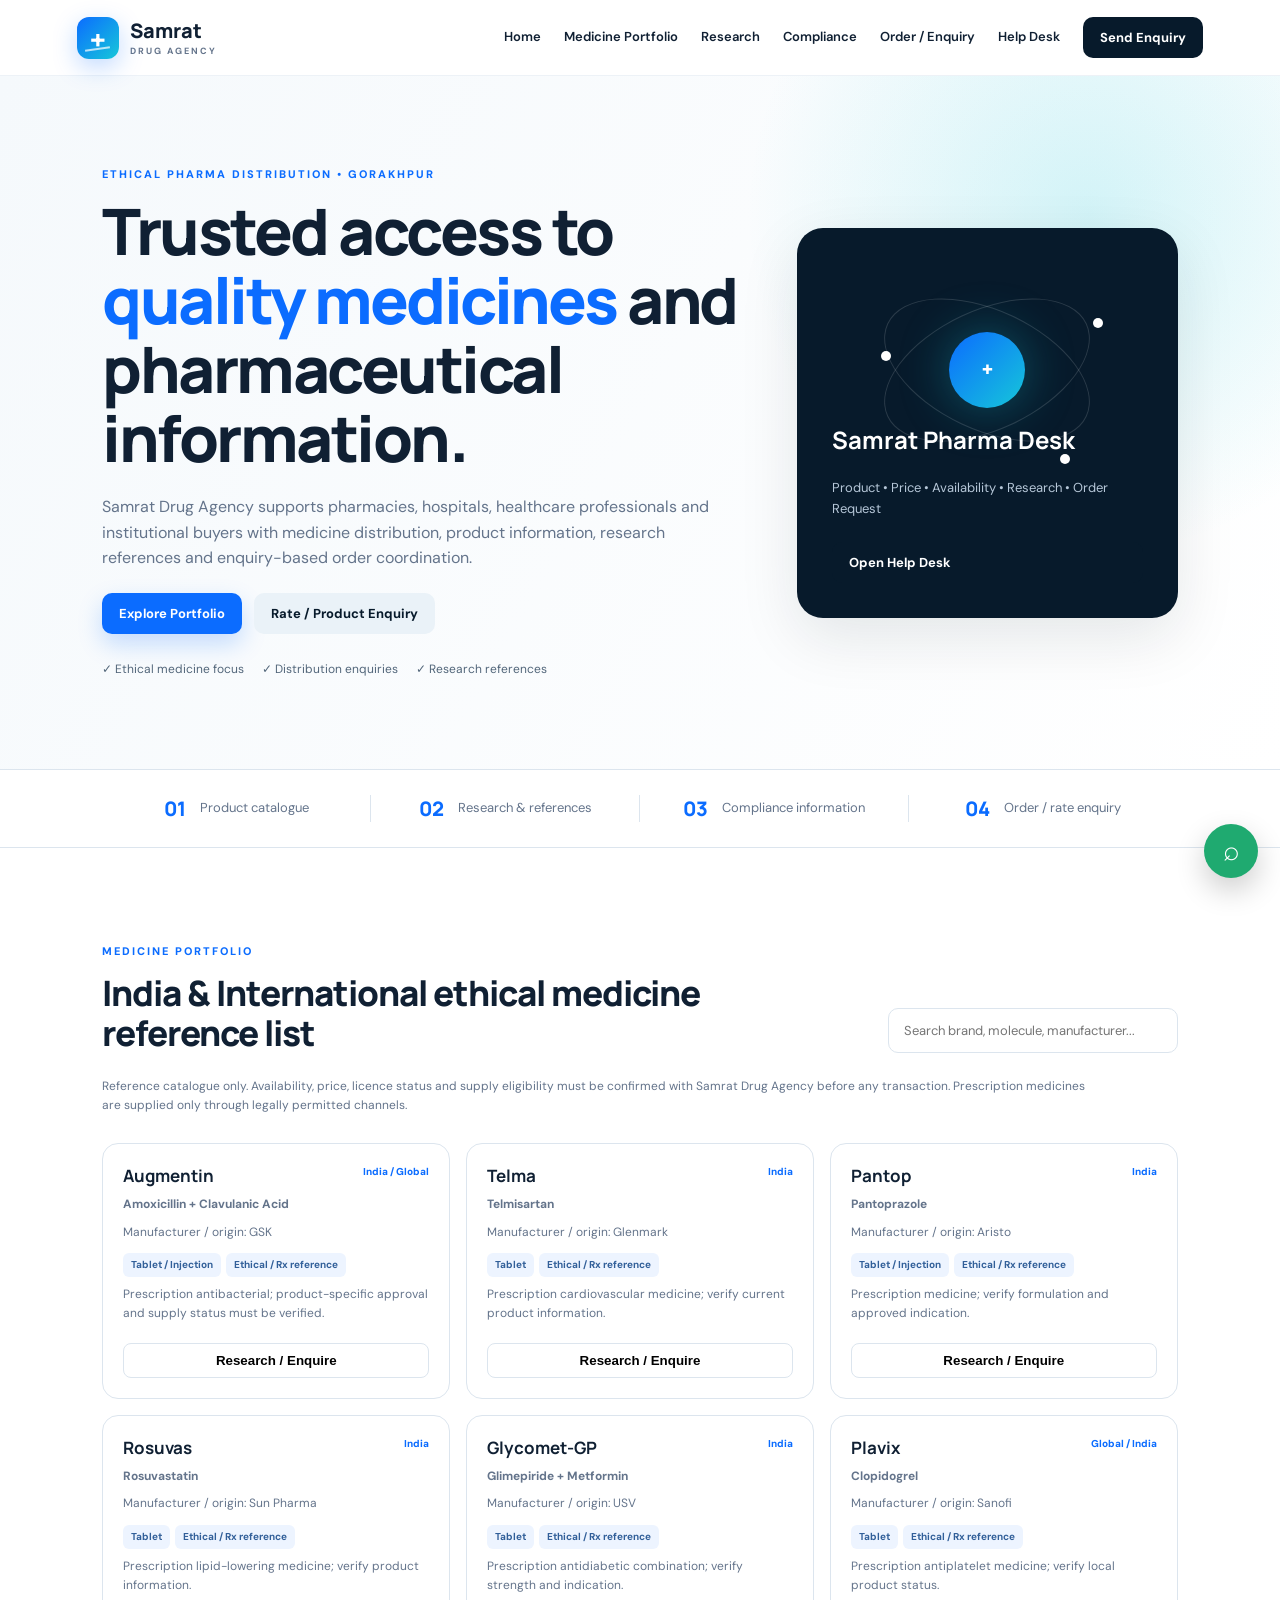
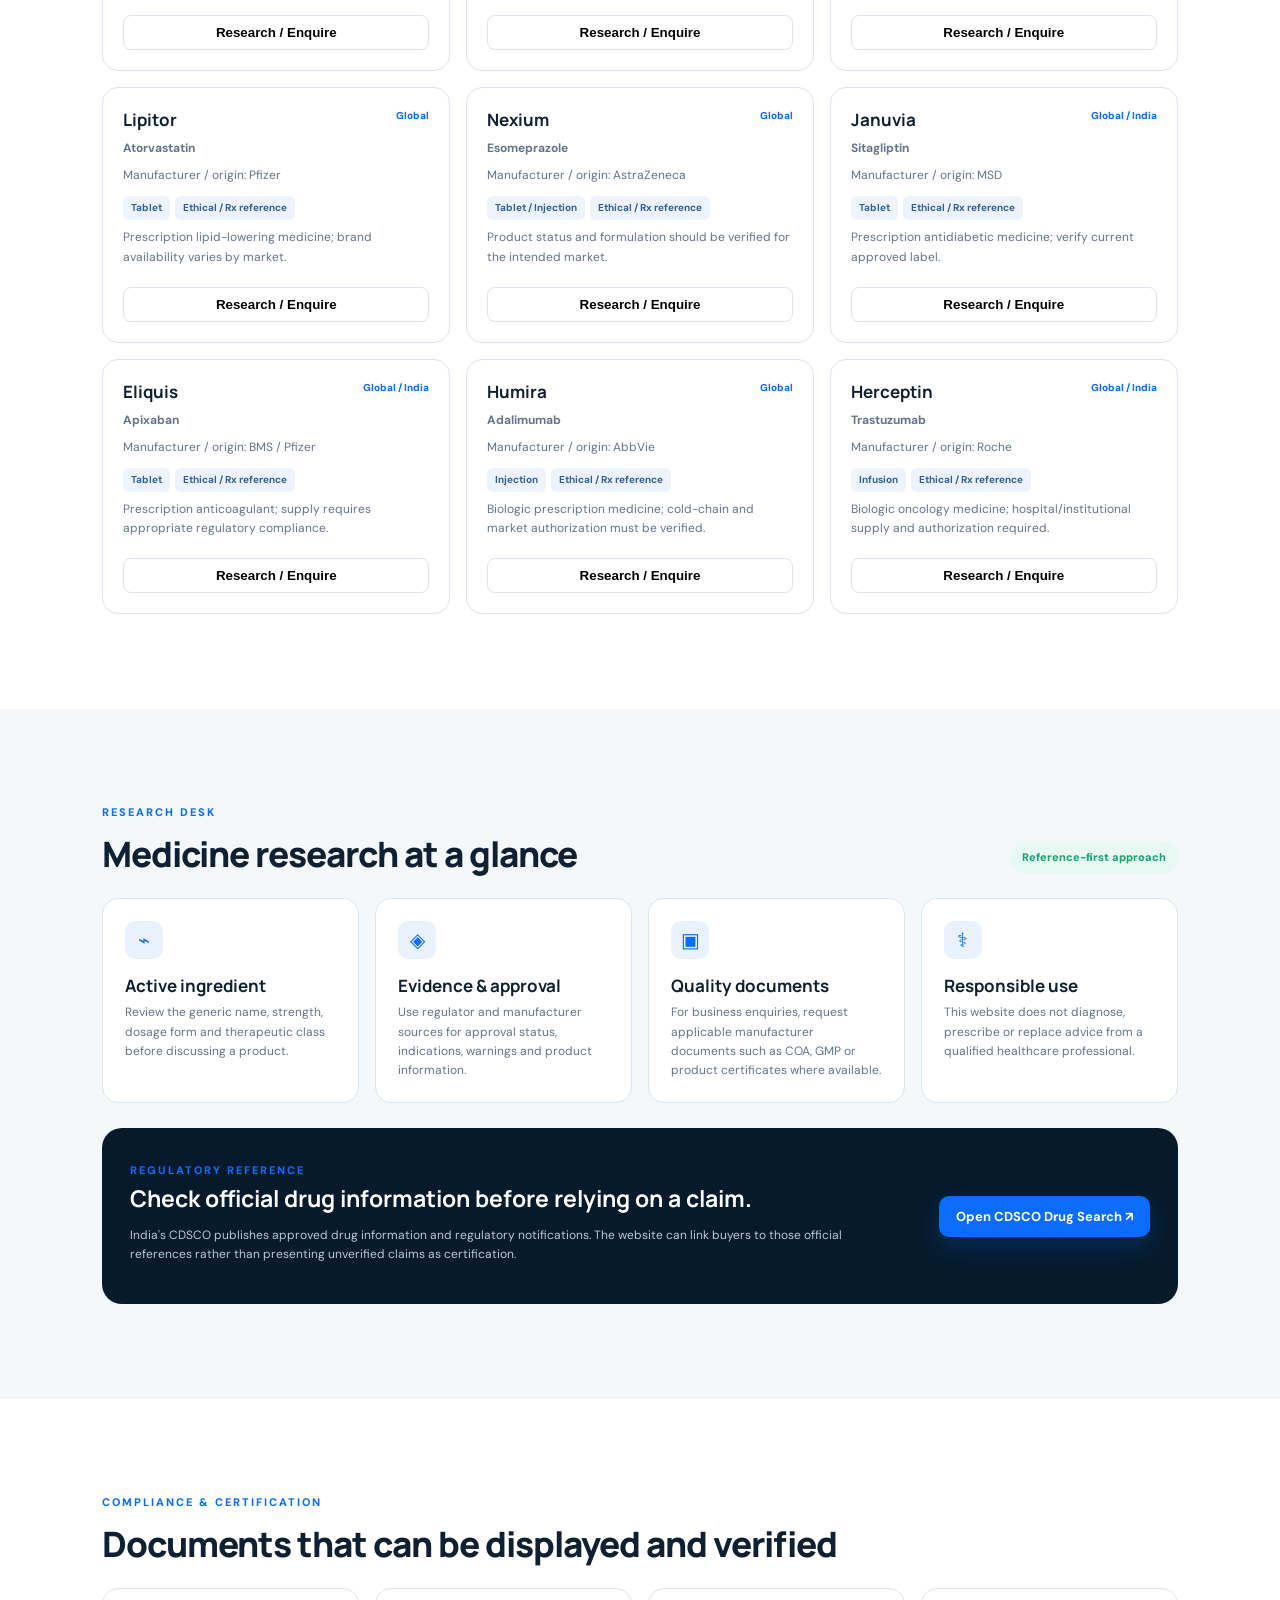
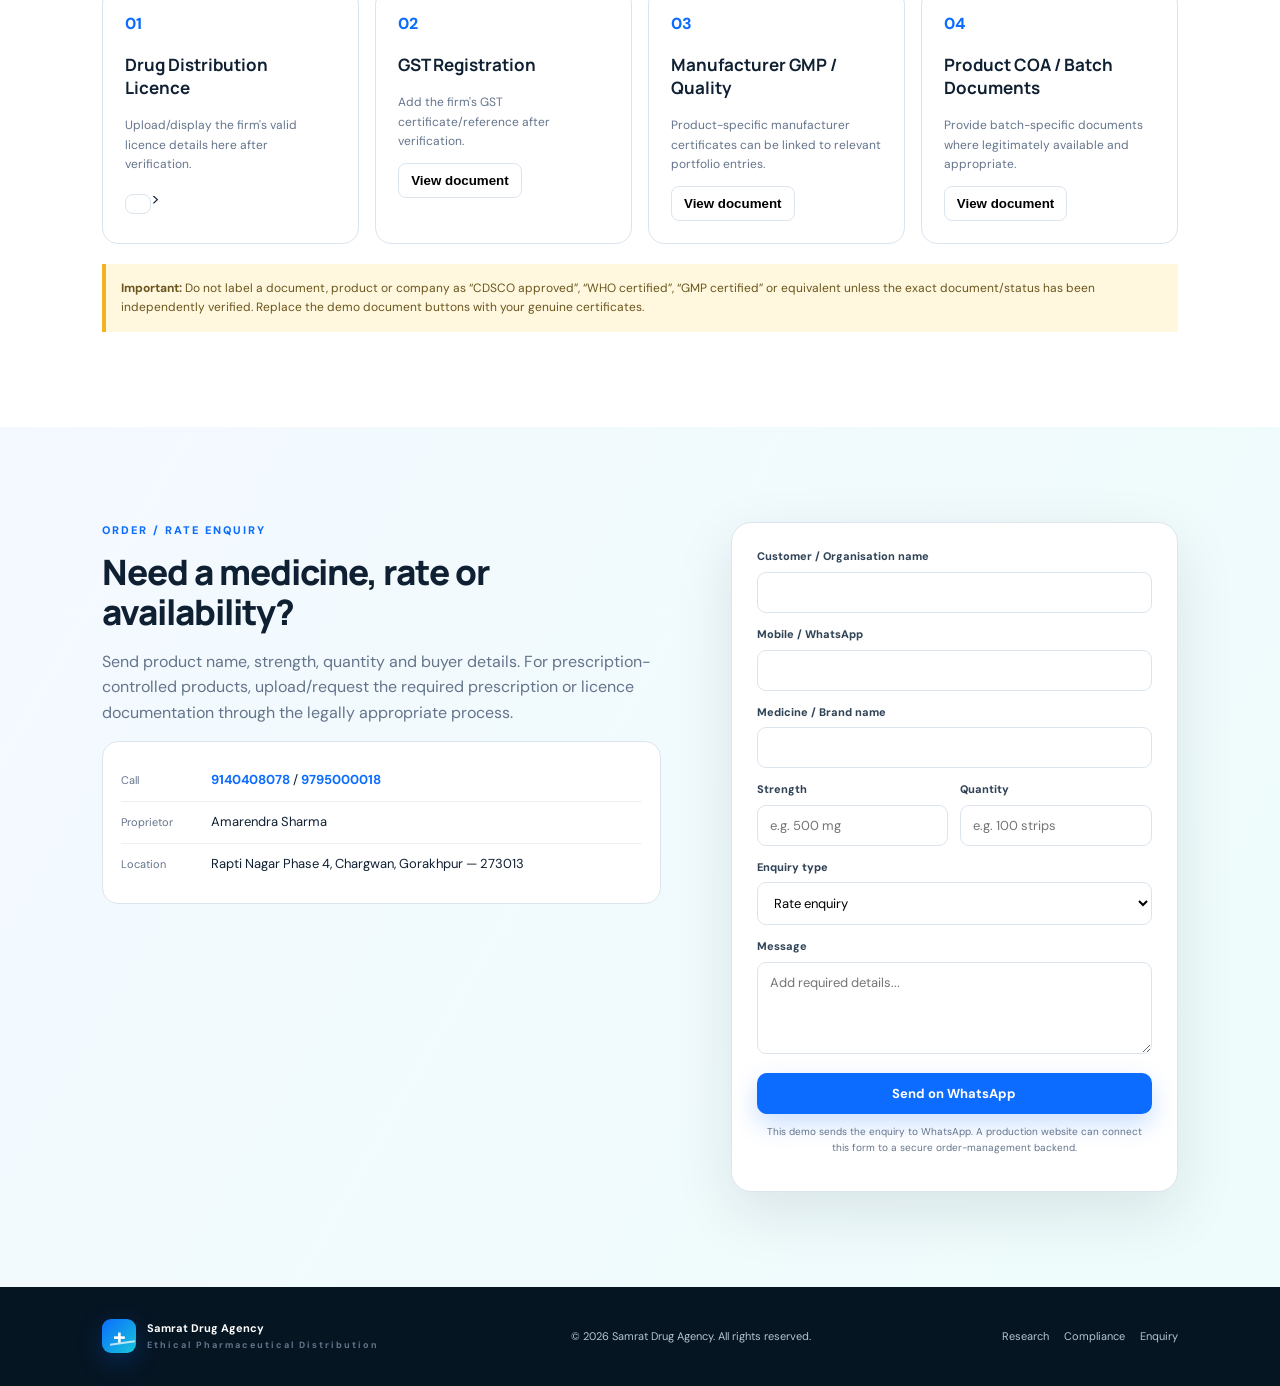
==== index.html @ 3d195e0c "Add files via upload" ====
<!DOCTYPE html>
<html lang="en">
<head>
  <meta charset="UTF-8" />
  <meta name="viewport" content="width=device-width, initial-scale=1.0" />
  <meta name="description" content="Samrat Drug Agency — ethical pharmaceutical distribution, medicine enquiries, research information and order requests." />
  <title>Samrat Drug Agency | Ethical Pharmaceutical Distribution</title>
  <link rel="stylesheet" href="style.css" />
</head>
<body>
  <header class="header">
    <a class="brand" href="#home" aria-label="Samrat Drug Agency home">
      <div class="logo-mark" aria-hidden="true">
        <span class="logo-cross">+</span>
        <span class="logo-pulse"></span>
      </div>
      <div>
        <strong>Samrat</strong>
        <small>DRUG AGENCY</small>
      </div>
    </a>

    <button class="menu-toggle" id="menuToggle" aria-label="Open menu">☰</button>
    <nav id="mainNav">
      <a href="#home">Home</a>
      <a href="#portfolio">Medicine Portfolio</a>
      <a href="#research">Research</a>
      <a href="#compliance">Compliance</a>
      <a href="#order">Order / Enquiry</a>
      <a href="faq-chat.html">Help Desk</a>
      <button class="nav-cta" id="openInquiry">Send Enquiry</button>
    </nav>
  </header>

  <main id="home">
    <section class="hero">
      <div class="hero-copy">
        <div class="eyebrow">ETHICAL PHARMA DISTRIBUTION • GORAKHPUR</div>
        <h1>Trusted access to <span>quality medicines</span> and pharmaceutical information.</h1>
        <p>Samrat Drug Agency supports pharmacies, hospitals, healthcare professionals and institutional buyers with medicine distribution, product information, research references and enquiry-based order coordination.</p>
        <div class="hero-actions">
          <a class="btn primary" href="#portfolio">Explore Portfolio</a>
          <button class="btn secondary" id="openInquiry2">Rate / Product Enquiry</button>
        </div>
        <div class="trust-row">
          <span>✓ Ethical medicine focus</span>
          <span>✓ Distribution enquiries</span>
          <span>✓ Research references</span>
        </div>
      </div>
      <div class="hero-card">
        <div class="medical-orbit">
          <div class="orbit orbit-1"></div><div class="orbit orbit-2"></div>
          <div class="molecule">✚</div>
          <span class="orb o1"></span><span class="orb o2"></span><span class="orb o3"></span>
        </div>
        <h3>Samrat Pharma Desk</h3>
        <p>Product • Price • Availability • Research • Order Request</p>
        <a class="btn dark" href="faq-chat.html">Open Help Desk</a>
      </div>
    </section>

    <section class="stats">
      <div><strong>01</strong><span>Product catalogue</span></div>
      <div><strong>02</strong><span>Research & references</span></div>
      <div><strong>03</strong><span>Compliance information</span></div>
      <div><strong>04</strong><span>Order / rate enquiry</span></div>
    </section>

    <section class="section" id="portfolio">
      <div class="section-head">
        <div>
          <div class="eyebrow">MEDICINE PORTFOLIO</div>
          <h2>India & International ethical medicine reference list</h2>
        </div>
        <input id="medicineSearch" class="search" placeholder="Search brand, molecule, manufacturer..." />
      </div>
      <p class="section-note">Reference catalogue only. Availability, price, licence status and supply eligibility must be confirmed with Samrat Drug Agency before any transaction. Prescription medicines are supplied only through legally permitted channels.</p>
      <div class="medicine-grid" id="medicineGrid"></div>
    </section>

    <section class="section soft" id="research">
      <div class="section-head">
        <div>
          <div class="eyebrow">RESEARCH DESK</div>
          <h2>Medicine research at a glance</h2>
        </div>
        <span class="badge">Reference-first approach</span>
      </div>
      <div class="research-grid">
        <article class="research-card">
          <div class="icon">⌁</div><h3>Active ingredient</h3>
          <p>Review the generic name, strength, dosage form and therapeutic class before discussing a product.</p>
        </article>
        <article class="research-card">
          <div class="icon">◈</div><h3>Evidence & approval</h3>
          <p>Use regulator and manufacturer sources for approval status, indications, warnings and product information.</p>
        </article>
        <article class="research-card">
          <div class="icon">▣</div><h3>Quality documents</h3>
          <p>For business enquiries, request applicable manufacturer documents such as COA, GMP or product certificates where available.</p>
        </article>
        <article class="research-card">
          <div class="icon">⚕</div><h3>Responsible use</h3>
          <p>This website does not diagnose, prescribe or replace advice from a qualified healthcare professional.</p>
        </article>
      </div>

      <div class="research-panel">
        <div>
          <span class="eyebrow">REGULATORY REFERENCE</span>
          <h3>Check official drug information before relying on a claim.</h3>
          <p>India's CDSCO publishes approved drug information and regulatory notifications. The website can link buyers to those official references rather than presenting unverified claims as certification.</p>
        </div>
        <a class="btn primary" href="https://cdscoonline.gov.in/CDSCO/cdscoDrugs" target="_blank" rel="noopener">Open CDSCO Drug Search ↗</a>
      </div>
    </section>

    <section class="section" id="compliance">
      <div class="section-head">
        <div>
          <div class="eyebrow">COMPLIANCE & CERTIFICATION</div>
          <h2>Documents that can be displayed and verified</h2>
        </div>
      </div>
      <div class="compliance-grid">
        <div class="compliance-card"><span>01</span><h3>Drug Distribution Licence</h3><p>Upload/display the firm's valid licence details here after verification.</p><button class="outline-btn" data-doc="Drug Distribution Licence" data-pdf="documents/gmp-certificate.pdf"> </button>> </button></div>
        <div class="compliance-card"><span>02</span><h3>GST Registration</h3><p>Add the firm's GST certificate/reference after verification.</p><button class="outline-btn" data-doc="GST Registration Certificate">View document</button></div>
        <div class="compliance-card"><span>03</span><h3>Manufacturer GMP / Quality</h3><p>Product-specific manufacturer certificates can be linked to relevant portfolio entries.</p><button class="outline-btn" data-doc="Manufacturer Quality Certificate">View document</button></div>
        <div class="compliance-card"><span>04</span><h3>Product COA / Batch Documents</h3><p>Provide batch-specific documents where legitimately available and appropriate.</p><button class="outline-btn" data-doc="Product COA / Batch Document">View document</button></div>
      </div>
      <div class="warning">
        <strong>Important:</strong> Do not label a document, product or company as “CDSCO approved”, “WHO certified”, “GMP certified” or equivalent unless the exact document/status has been independently verified. Replace the demo document buttons with your genuine certificates.
      </div>
    </section>

    <section class="section order-section" id="order">
      <div class="order-copy">
        <div class="eyebrow">ORDER / RATE ENQUIRY</div>
        <h2>Need a medicine, rate or availability?</h2>
        <p>Send product name, strength, quantity and buyer details. For prescription-controlled products, upload/request the required prescription or licence documentation through the legally appropriate process.</p>
        <div class="contact-box">
          <div><span>Call</span><a href="tel:9140408078">9140408078</a> / <a href="tel:9795000018">9795000018</a></div>
          <div><span>Proprietor</span>Amarendra Sharma</div>
          <div><span>Location</span>Rapti Nagar Phase 4, Chargwan, Gorakhpur — 273013</div>
        </div>
      </div>
      <form class="order-form" id="orderForm">
        <label>Customer / Organisation name<input name="customer" required /></label>
        <label>Mobile / WhatsApp<input name="phone" required /></label>
        <label>Medicine / Brand name<input name="medicine" required /></label>
        <div class="two-col">
          <label>Strength<input name="strength" placeholder="e.g. 500 mg" /></label>
          <label>Quantity<input name="quantity" placeholder="e.g. 100 strips" /></label>
        </div>
        <label>Enquiry type
          <select name="type">
            <option>Rate enquiry</option><option>Availability enquiry</option><option>Order request</option><option>Product research</option><option>Institutional supply</option>
          </select>
        </label>
        <label>Message<textarea name="message" rows="4" placeholder="Add required details..."></textarea></label>
        <button class="btn primary full" type="submit">Send on WhatsApp</button>
        <p class="form-help">This demo sends the enquiry to WhatsApp. A production website can connect this form to a secure order-management backend.</p>
      </form>
    </section>
  </main>

  <footer>
    <div class="footer-brand">
      <div class="logo-mark small"><span class="logo-cross">+</span><span class="logo-pulse"></span></div>
      <div><strong>Samrat Drug Agency</strong><small>Ethical Pharmaceutical Distribution</small></div>
    </div>
    <p>© 2026 Samrat Drug Agency. All rights reserved.</p>
    <div class="footer-links"><a href="#research">Research</a><a href="#compliance">Compliance</a><a href="#order">Enquiry</a></div>
  </footer>

  <div class="modal" id="inquiryModal" aria-hidden="true">
    <div class="modal-card">
      <button class="close" data-close>×</button>
      <div class="eyebrow">QUICK ENQUIRY</div>
      <h2>Ask about a medicine</h2>
      <p>For rate, availability, research or order coordination.</p>
      <form id="quickForm">
        <label>Your name<input name="name" required /></label>
        <label>Mobile / WhatsApp<input name="phone" required /></label>
        <label>Product / brand<input name="product" required /></label>
        <label>Message<textarea name="message" rows="4" placeholder="Tell us what you need..."></textarea></label>
        <button class="btn primary full" type="submit">Send Enquiry on WhatsApp</button>
      </form>
    </div>
  </div>

  <div class="modal" id="infoModal" aria-hidden="true">
    <div class="modal-card">
      <button class="close" data-close>×</button>
      <div class="eyebrow">DOCUMENT PLACEHOLDER</div>
      <h2 id="infoTitle">Document</h2>
      <p>This demo page does not contain a genuine certificate. Replace this panel with your verified document PDF/image and the relevant issue/expiry information before publishing.</p>
      <button class="btn secondary" data-close>Close</button>
    </div>
  </div>

  <a class="floating-wa" id="floatingWA" href="#" aria-label="WhatsApp">⌕</a>
  <script src="script.js"></script>
</body>
</html>
---- style.css ----
@import url('https://fonts.googleapis.com/css2?family=DM+Sans:wght@400;500;600;700&family=Manrope:wght@600;700;800&display=swap');

:root {
    --navy: #071a2b;
    --blue: #0b6cff;
    --cyan: #16c7d9;
    --ink: #102033;
    --muted: #64748b;
    --line: #dce5ee;
    --soft: #f4f8fb;
    --white: #fff;
    --green: #13a56e;
    --shadow: 0 20px 60px rgba(7, 26, 43, .10)
}

* {
    box-sizing: border-box
}

html {
    scroll-behavior: smooth
}

body {
    margin: 0;
    font-family: "DM Sans", sans-serif;
    color: var(--ink);
    background: #fff;
    line-height: 1.6
}

a {
    text-decoration: none;
    color: inherit
}

.topbar {
    background: var(--navy);
    color: #d8e6f2;
    padding: 8px 6%;
    display: flex;
    justify-content: space-between;
    font-size: 12px
}

.top-links {
    display: flex;
    gap: 10px
}

.top-links a {
    color: #fff
}

.header {
    height: 76px;
    display: flex;
    align-items: center;
    justify-content: space-between;
    padding: 0 6%;
    border-bottom: 1px solid #edf2f7;
    background: #fff;
    position: sticky;
    top: 0;
    z-index: 20
}

.brand,
.footer-brand {
    display: flex;
    align-items: center;
    gap: 11px
}

.brand strong {
    display: block;
    font: 800 20px Manrope
}

.brand small,
.footer-brand small {
    display: block;
    color: var(--muted);
    font-size: 9px;
    letter-spacing: 2px;
    font-weight: 700
}

.logo-mark {
    position: relative;
    width: 42px;
    height: 42px;
    border-radius: 12px;
    background: linear-gradient(135deg, var(--blue), var(--cyan));
    display: grid;
    place-items: center;
    overflow: hidden;
    box-shadow: 0 8px 24px rgba(11, 108, 255, .25)
}

.logo-mark:after {
    content: "";
    position: absolute;
    width: 55px;
    height: 55px;
    border: 1px solid rgba(255, 255, 255, .35);
    border-radius: 50%
}

.logo-cross {
    font-size: 27px;
    color: #fff;
    font-weight: 800;
    z-index: 2
}

.logo-pulse {
    position: absolute;
    width: 25px;
    height: 2px;
    background: #fff;
    transform: rotate(-8deg);
    opacity: .7;
    bottom: 9px;
    left: 8px
}

nav {
    display: flex;
    align-items: center;
    gap: 23px;
    font-size: 13px;
    font-weight: 600
}

nav a:hover {
    color: var(--blue)
}

.nav-cta,
.btn {
    border: 0;
    border-radius: 10px;
    padding: 12px 17px;
    font: 700 13px "DM Sans";
    cursor: pointer
}

.nav-cta {
    background: var(--navy);
    color: #fff
}

.menu-toggle {
    display: none;
    border: 0;
    background: none;
    font-size: 25px
}

.hero {
    min-height: 590px;
    background: radial-gradient(circle at 85% 20%, rgba(22, 199, 217, .18), transparent 28%), linear-gradient(120deg, #f5f9fc, #fff);
    display: grid;
    grid-template-columns: 1.25fr .75fr;
    gap: 60px;
    padding: 90px 8%;
    align-items: center
}

.eyebrow {
    color: var(--blue);
    font-size: 11px;
    letter-spacing: 2px;
    font-weight: 800;
    margin-bottom: 12px
}

.hero h1 {
    font: 800 clamp(38px, 5vw, 68px)/1.08 Manrope;
    margin: 0;
    max-width: 780px;
    letter-spacing: -2.5px
}

.hero h1 span {
    color: var(--blue)
}

.hero p {
    max-width: 680px;
    color: var(--muted);
    font-size: 16px;
    margin: 22px 0
}

.hero-actions {
    display: flex;
    gap: 12px;
    flex-wrap: wrap
}

.btn.primary {
    background: var(--blue);
    color: #fff;
    box-shadow: 0 10px 25px rgba(11, 108, 255, .22)
}

.btn.secondary {
    background: #eaf2f8;
    color: var(--navy)
}

.btn.dark {
    background: var(--navy);
    color: #fff
}

.btn.full {
    width: 100%
}

.trust-row {
    display: flex;
    gap: 18px;
    flex-wrap: wrap;
    color: #52667a;
    font-size: 12px;
    margin-top: 26px
}

.hero-card {
    background: var(--navy);
    border-radius: 26px;
    padding: 35px;
    color: #fff;
    box-shadow: var(--shadow);
    min-height: 390px;
    display: flex;
    flex-direction: column;
    justify-content: end;
    position: relative;
    overflow: hidden
}

.hero-card h3 {
    font: 700 24px Manrope;
    margin: 0
}

.hero-card p {
    color: #b6c7d8;
    font-size: 13px
}

.medical-orbit {
    position: absolute;
    inset: 25px 25px auto;
    height: 235px
}

.orbit {
    position: absolute;
    border: 1px solid rgba(255, 255, 255, .14);
    border-radius: 50%;
    left: 50%;
    top: 50%;
    transform: translate(-50%, -50%)
}

.orbit-1 {
    width: 220px;
    height: 120px;
    transform: translate(-50%, -50%) rotate(25deg)
}

.orbit-2 {
    width: 220px;
    height: 120px;
    transform: translate(-50%, -50%) rotate(-25deg)
}

.molecule {
    position: absolute;
    left: 50%;
    top: 50%;
    transform: translate(-50%, -50%);
    width: 76px;
    height: 76px;
    border-radius: 50%;
    display: grid;
    place-items: center;
    background: linear-gradient(135deg, var(--blue), var(--cyan));
    font-size: 48px;
    box-shadow: 0 0 50px rgba(22, 199, 217, .35)
}

.orb {
    position: absolute;
    width: 10px;
    height: 10px;
    border-radius: 50%;
    background: #fff
}

.o1 {
    left: 18%;
    top: 42%
}

.o2 {
    right: 15%;
    top: 28%
}

.o3 {
    right: 25%;
    bottom: 10%
}

.stats {
    display: grid;
    grid-template-columns: repeat(4, 1fr);
    padding: 25px 8%;
    border-bottom: 1px solid var(--line);
    border-top: 1px solid var(--line)
}

.stats div {
    display: flex;
    align-items: center;
    gap: 14px;
    justify-content: center;
    border-right: 1px solid var(--line)
}

.stats div:last-child {
    border: 0
}

.stats strong {
    color: var(--blue);
    font: 800 20px Manrope
}

.stats span {
    font-size: 13px;
    color: var(--muted)
}

.section {
    padding: 95px 8%
}

.soft {
    background: var(--soft)
}

.section-head {
    display: flex;
    justify-content: space-between;
    gap: 30px;
    align-items: end;
    margin-bottom: 24px
}

.section h2 {
    font: 800 35px/1.15 Manrope;
    margin: 0;
    letter-spacing: -1px
}

.search {
    width: 310px;
    padding: 13px 15px;
    border: 1px solid var(--line);
    border-radius: 10px;
    outline: none
}

.search:focus {
    border-color: var(--blue)
}

.section-note {
    font-size: 12px;
    color: var(--muted);
    max-width: 1000px
}

.badge {
    padding: 8px 12px;
    background: #e8f8f3;
    color: var(--green);
    border-radius: 99px;
    font-size: 11px;
    font-weight: 800
}

.medicine-grid {
    display: grid;
    grid-template-columns: repeat(3, 1fr);
    gap: 16px;
    margin-top: 28px
}

.medicine-card {
    border: 1px solid var(--line);
    border-radius: 16px;
    padding: 20px;
    background: #fff;
    transition: .2s
}

.medicine-card:hover {
    transform: translateY(-3px);
    box-shadow: var(--shadow)
}

.medicine-top {
    display: flex;
    justify-content: space-between;
    gap: 10px
}

.medicine-card h3 {
    margin: 0;
    font: 700 17px Manrope
}

.medicine-card .country {
    font-size: 10px;
    color: var(--blue);
    font-weight: 800
}

.molecule {
    font-size: 13px
}

.medicine-card p {
    font-size: 12px;
    color: var(--muted);
    margin: 8px 0
}

.pill {
    display: inline-block;
    padding: 4px 8px;
    background: #edf4ff;
    border-radius: 6px;
    color: #315f99;
    font-size: 10px;
    font-weight: 700;
    margin-right: 5px
}

.medicine-card button {
    margin-top: 12px;
    width: 100%;
    padding: 9px;
    border: 1px solid var(--line);
    background: #fff;
    border-radius: 8px;
    cursor: pointer;
    font-weight: 700
}

.research-grid {
    display: grid;
    grid-template-columns: repeat(4, 1fr);
    gap: 16px
}

.research-card {
    background: #fff;
    border: 1px solid var(--line);
    border-radius: 16px;
    padding: 22px
}

.research-card .icon {
    width: 38px;
    height: 38px;
    border-radius: 10px;
    background: #eaf2ff;
    color: var(--blue);
    display: grid;
    place-items: center;
    font-size: 20px
}

.research-card h3 {
    font: 700 17px Manrope;
    margin: 15px 0 6px
}

.research-card p {
    font-size: 12px;
    color: var(--muted);
    margin: 0
}

.research-panel {
    margin-top: 25px;
    background: var(--navy);
    color: #fff;
    border-radius: 20px;
    padding: 28px;
    display: flex;
    justify-content: space-between;
    gap: 30px;
    align-items: center
}

.research-panel h3 {
    font: 700 23px Manrope;
    margin: 0 0 7px
}

.research-panel p {
    color: #b9c8d7;
    font-size: 12px;
    max-width: 760px
}

.compliance-grid {
    display: grid;
    grid-template-columns: repeat(4, 1fr);
    gap: 16px
}

.compliance-card {
    border: 1px solid var(--line);
    border-radius: 16px;
    padding: 22px
}

.compliance-card span {
    color: var(--blue);
    font-weight: 800
}

.compliance-card h3 {
    font: 700 17px Manrope
}

.compliance-card p {
    font-size: 12px;
    color: var(--muted);
    min-height: 55px
}

.outline-btn {
    background: #fff;
    border: 1px solid var(--line);
    padding: 9px 12px;
    border-radius: 8px;
    font-weight: 700;
    cursor: pointer
}

.warning {
    margin-top: 20px;
    padding: 15px;
    border-left: 4px solid #f3b321;
    background: #fff8df;
    font-size: 12px;
    color: #6a551d
}

.order-section {
    background: linear-gradient(120deg, #f4f9ff, #eefcfb);
    display: grid;
    grid-template-columns: 1fr .8fr;
    gap: 70px
}

.order-copy h2 {
    max-width: 600px
}

.order-copy>p {
    color: var(--muted);
    max-width: 620px
}

.contact-box {
    background: #fff;
    border: 1px solid var(--line);
    border-radius: 16px;
    padding: 18px;
    max-width: 580px
}

.contact-box div {
    padding: 10px 0;
    border-bottom: 1px solid #edf1f5;
    font-size: 13px
}

.contact-box div:last-child {
    border: 0
}

.contact-box span {
    display: inline-block;
    width: 90px;
    color: var(--muted);
    font-size: 11px
}

.contact-box a {
    color: var(--blue);
    font-weight: 700
}

.order-form {
    background: #fff;
    border: 1px solid var(--line);
    border-radius: 20px;
    padding: 25px;
    box-shadow: var(--shadow)
}

label {
    display: block;
    font-size: 11px;
    font-weight: 800;
    margin-bottom: 13px;
    color: #314457
}

input,
select,
textarea {
    width: 100%;
    margin-top: 6px;
    border: 1px solid var(--line);
    border-radius: 9px;
    padding: 11px 12px;
    font: 400 13px "DM Sans";
    outline: none;
    background: #fff
}

textarea {
    resize: vertical
}

input:focus,
select:focus,
textarea:focus {
    border-color: var(--blue)
}

.two-col {
    display: grid;
    grid-template-columns: 1fr 1fr;
    gap: 12px
}

.form-help {
    font-size: 10px;
    color: var(--muted);
    text-align: center
}

footer {
    background: #061522;
    color: #b5c5d4;
    padding: 30px 8%;
    display: flex;
    justify-content: space-between;
    align-items: center;
    gap: 20px;
    font-size: 11px
}

.footer-brand strong {
    color: #fff;
    display: block
}

.logo-mark.small {
    width: 34px;
    height: 34px;
    border-radius: 9px
}

.logo-mark.small .logo-cross {
    font-size: 22px
}

.footer-links {
    display: flex;
    gap: 15px
}

.footer-links a:hover {
    color: #fff
}

.modal {
    position: fixed;
    inset: 0;
    background: rgba(3, 15, 26, .66);
    display: none;
    place-items: center;
    padding: 20px;
    z-index: 50
}

.modal.show {
    display: grid
}

.modal-card {
    background: #fff;
    width: min(520px, 100%);
    border-radius: 20px;
    padding: 28px;
    position: relative;
    max-height: 90vh;
    overflow: auto
}

.modal-card h2 {
    font: 800 27px Manrope;
    margin: 0
}

.modal-card>p {
    color: var(--muted);
    font-size: 12px
}

.close {
    position: absolute;
    right: 17px;
    top: 12px;
    border: 0;
    background: #eef3f7;
    width: 32px;
    height: 32px;
    border-radius: 50%;
    font-size: 23px;
    cursor: pointer
}

.floating-wa {
    position: fixed;
    right: 22px;
    bottom: 22px;
    width: 54px;
    height: 54px;
    border-radius: 50%;
    background: #1faa70;
    color: #fff;
    display: grid;
    place-items: center;
    font-size: 28px;
    box-shadow: 0 12px 30px rgba(0, 0, 0, .2);
    z-index: 30
}

@media(max-width:950px) {
    nav {
        gap: 12px
    }

    .hero {
        grid-template-columns: 1fr;
        padding: 70px 6%
    }

    .hero-card {
        max-width: 600px
    }

    .medicine-grid {
        grid-template-columns: repeat(2, 1fr)
    }

    .research-grid,
    .compliance-grid {
        grid-template-columns: repeat(2, 1fr)
    }

    .order-section {
        grid-template-columns: 1fr
    }

    .stats {
        padding: 20px 5%
    }
}

@media(max-width:720px) {
    .topbar {
        display: none
    }

    .header {
        height: 66px;
        padding: 0 5%
    }

    .menu-toggle {
        display: block
    }

    nav {
        display: none;
        position: absolute;
        top: 66px;
        left: 0;
        right: 0;
        background: #fff;
        padding: 18px 5%;
        border-bottom: 1px solid var(--line);
        flex-direction: column;
        align-items: stretch
    }

    .header.nav-open nav {
        display: flex
    }

    .nav-cta {
        text-align: center
    }

    .hero {
        padding: 55px 5%;
        gap: 35px
    }

    .hero h1 {
        font-size: 42px
    }

    .stats {
        grid-template-columns: 1fr 1fr;
        gap: 15px
    }

    .stats div {
        border-right: 0;
        justify-content: flex-start
    }

    .section {
        padding: 65px 5%
    }

    .section-head {
        display: block
    }

    .search {
        width: 100%;
        margin-top: 18px
    }

    .medicine-grid,
    .research-grid,
    .compliance-grid {
        grid-template-columns: 1fr
    }

    .research-panel {
        display: block
    }

    .research-panel .btn {
        margin-top: 15px
    }

    .two-col {
        grid-template-columns: 1fr
    }

    footer {
        display: block
    }

    .footer-links {
        margin-top: 12px
    }
}
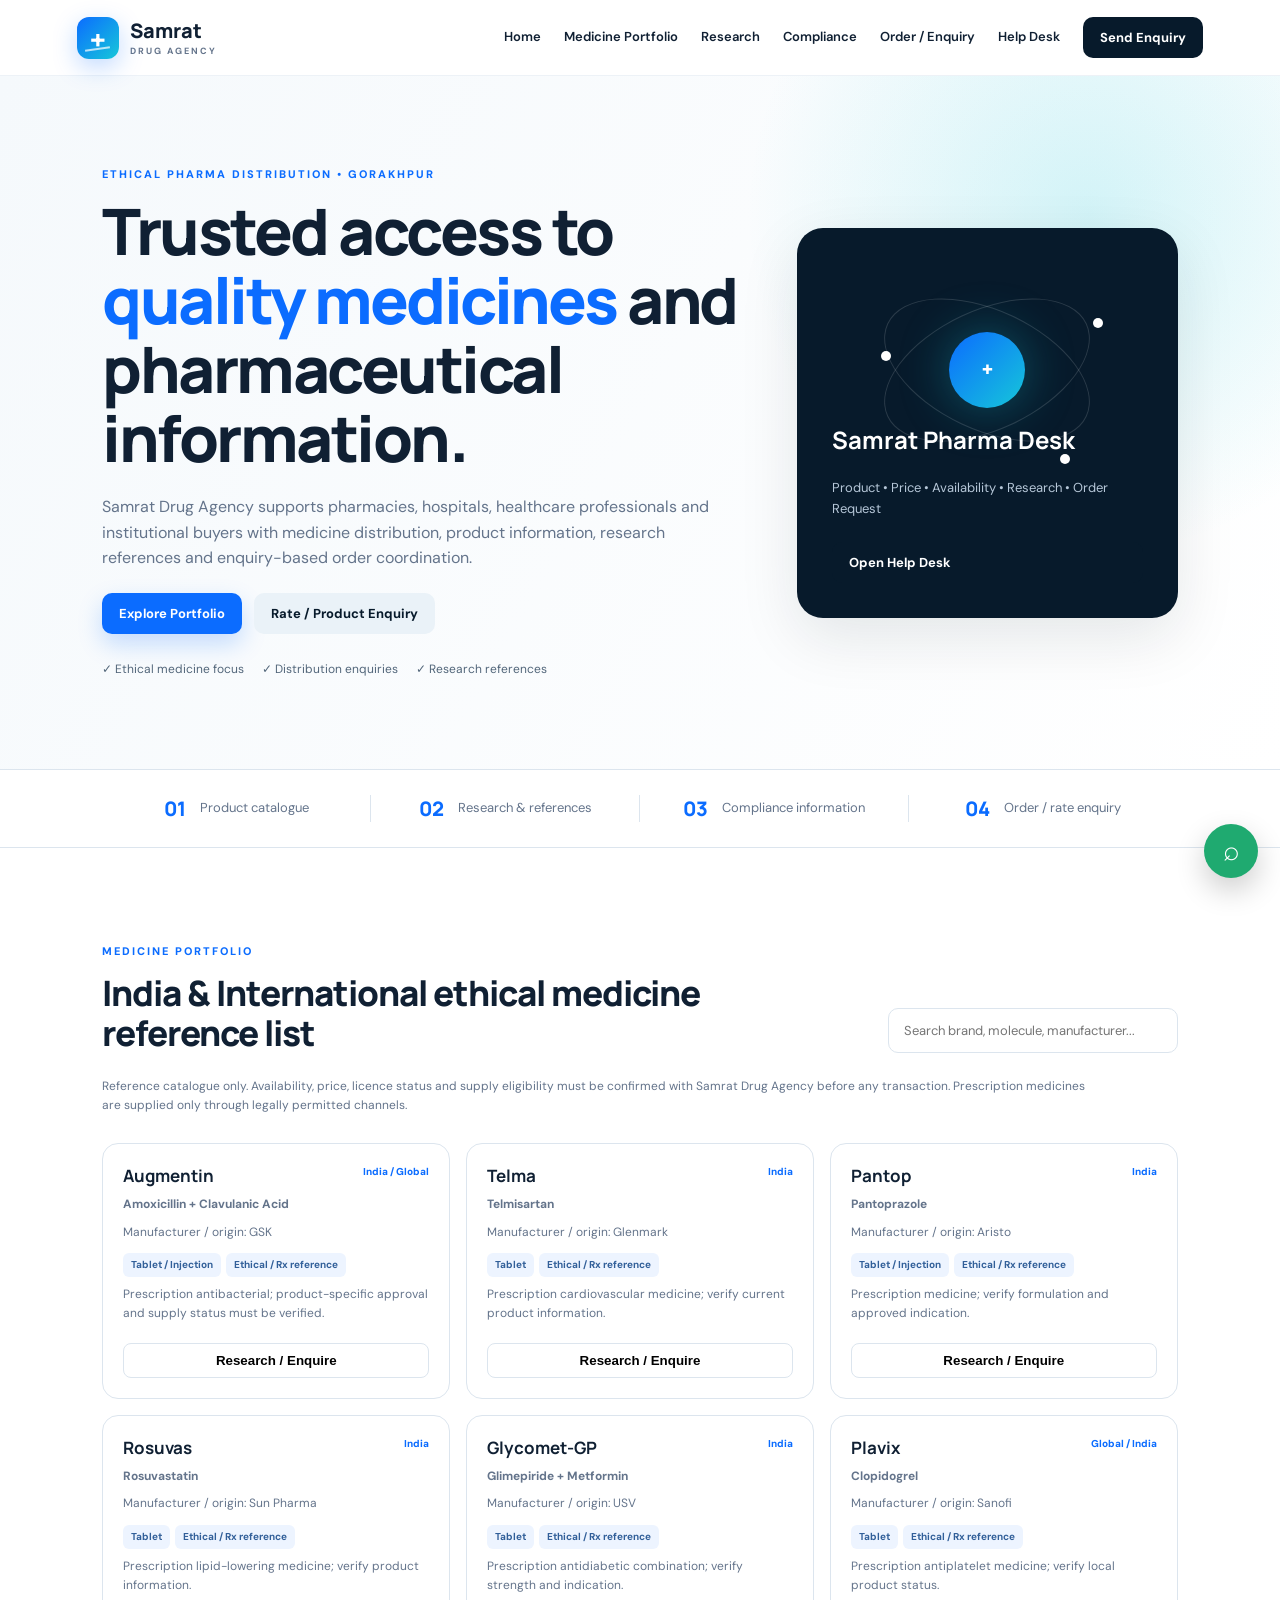
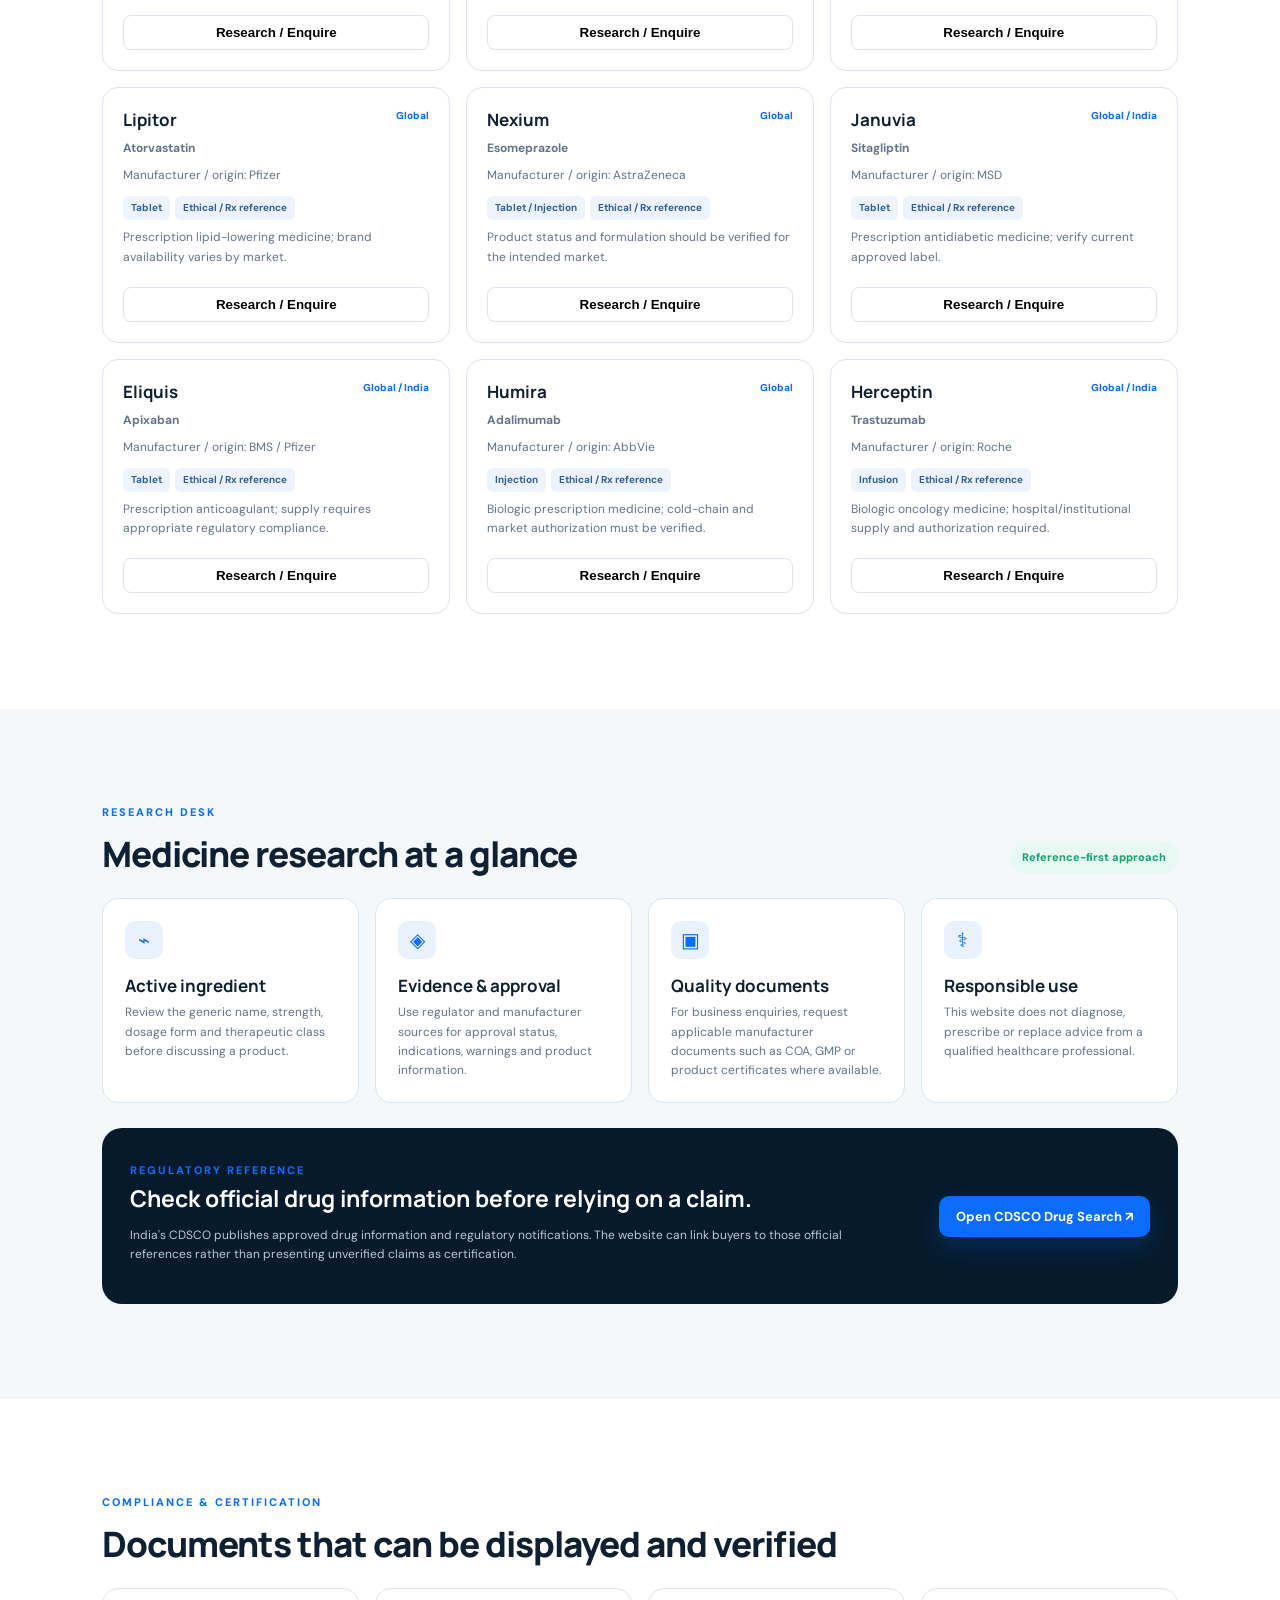
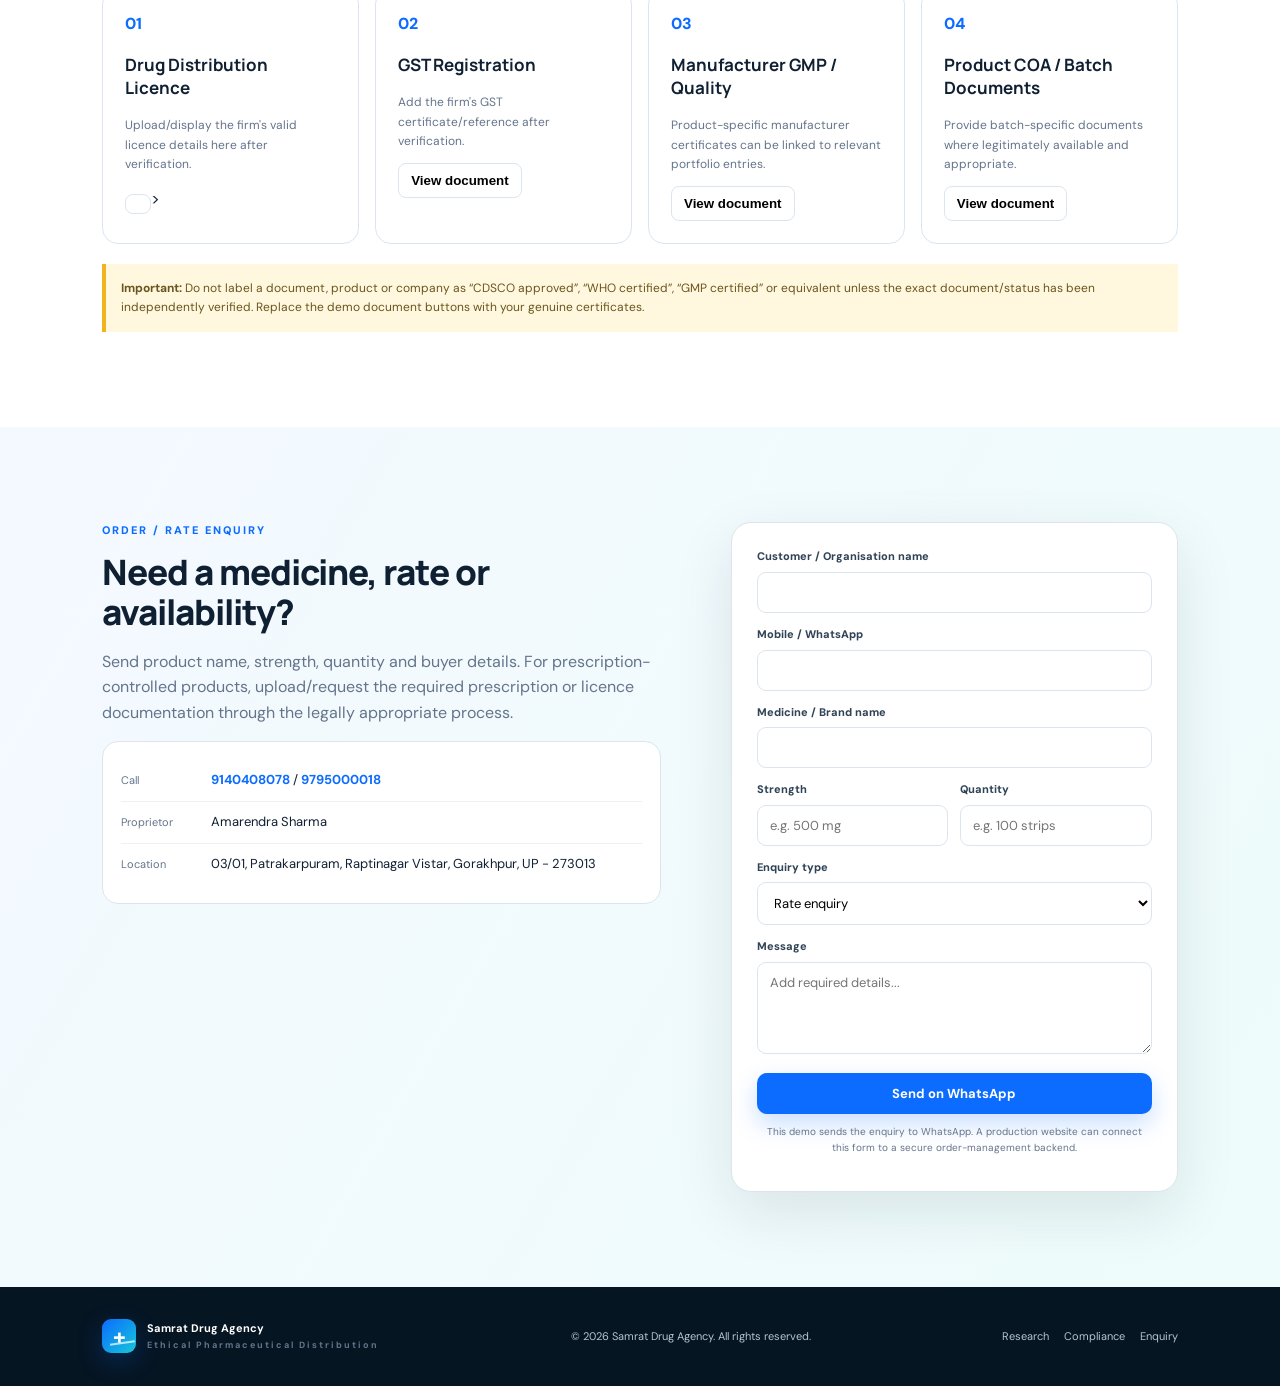
==== commit f248f673: "Update index.html address changes" ====
--- a/index.html
+++ b/index.html
@@ -142,7 +142,7 @@
         <div class="contact-box">
           <div><span>Call</span><a href="tel:9140408078">9140408078</a> / <a href="tel:9795000018">9795000018</a></div>
           <div><span>Proprietor</span>Amarendra Sharma</div>
-          <div><span>Location</span>Rapti Nagar Phase 4, Chargwan, Gorakhpur — 273013</div>
+          <div><span>Location</span>03/01, Patrakarpuram, Raptinagar Vistar, Gorakhpur, UP - 273013</div>
         </div>
       </div>
       <form class="order-form" id="orderForm">
